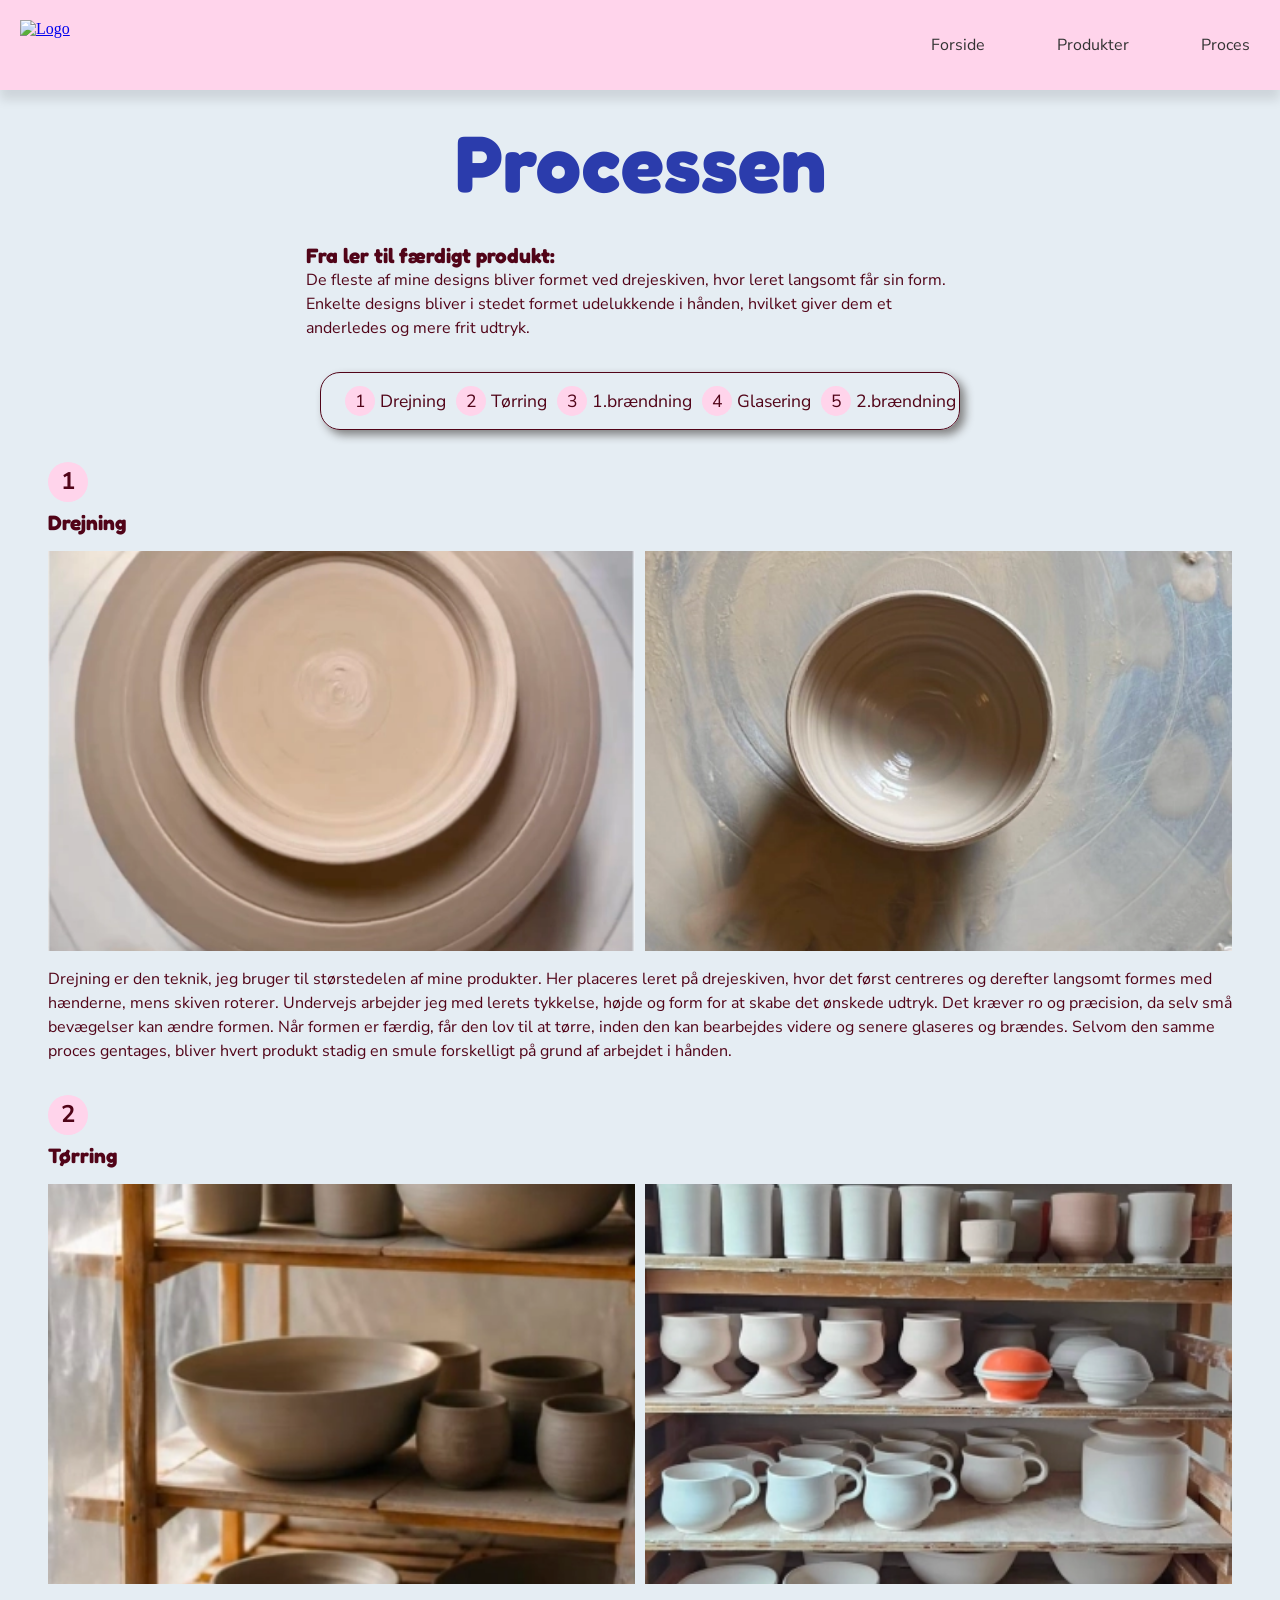
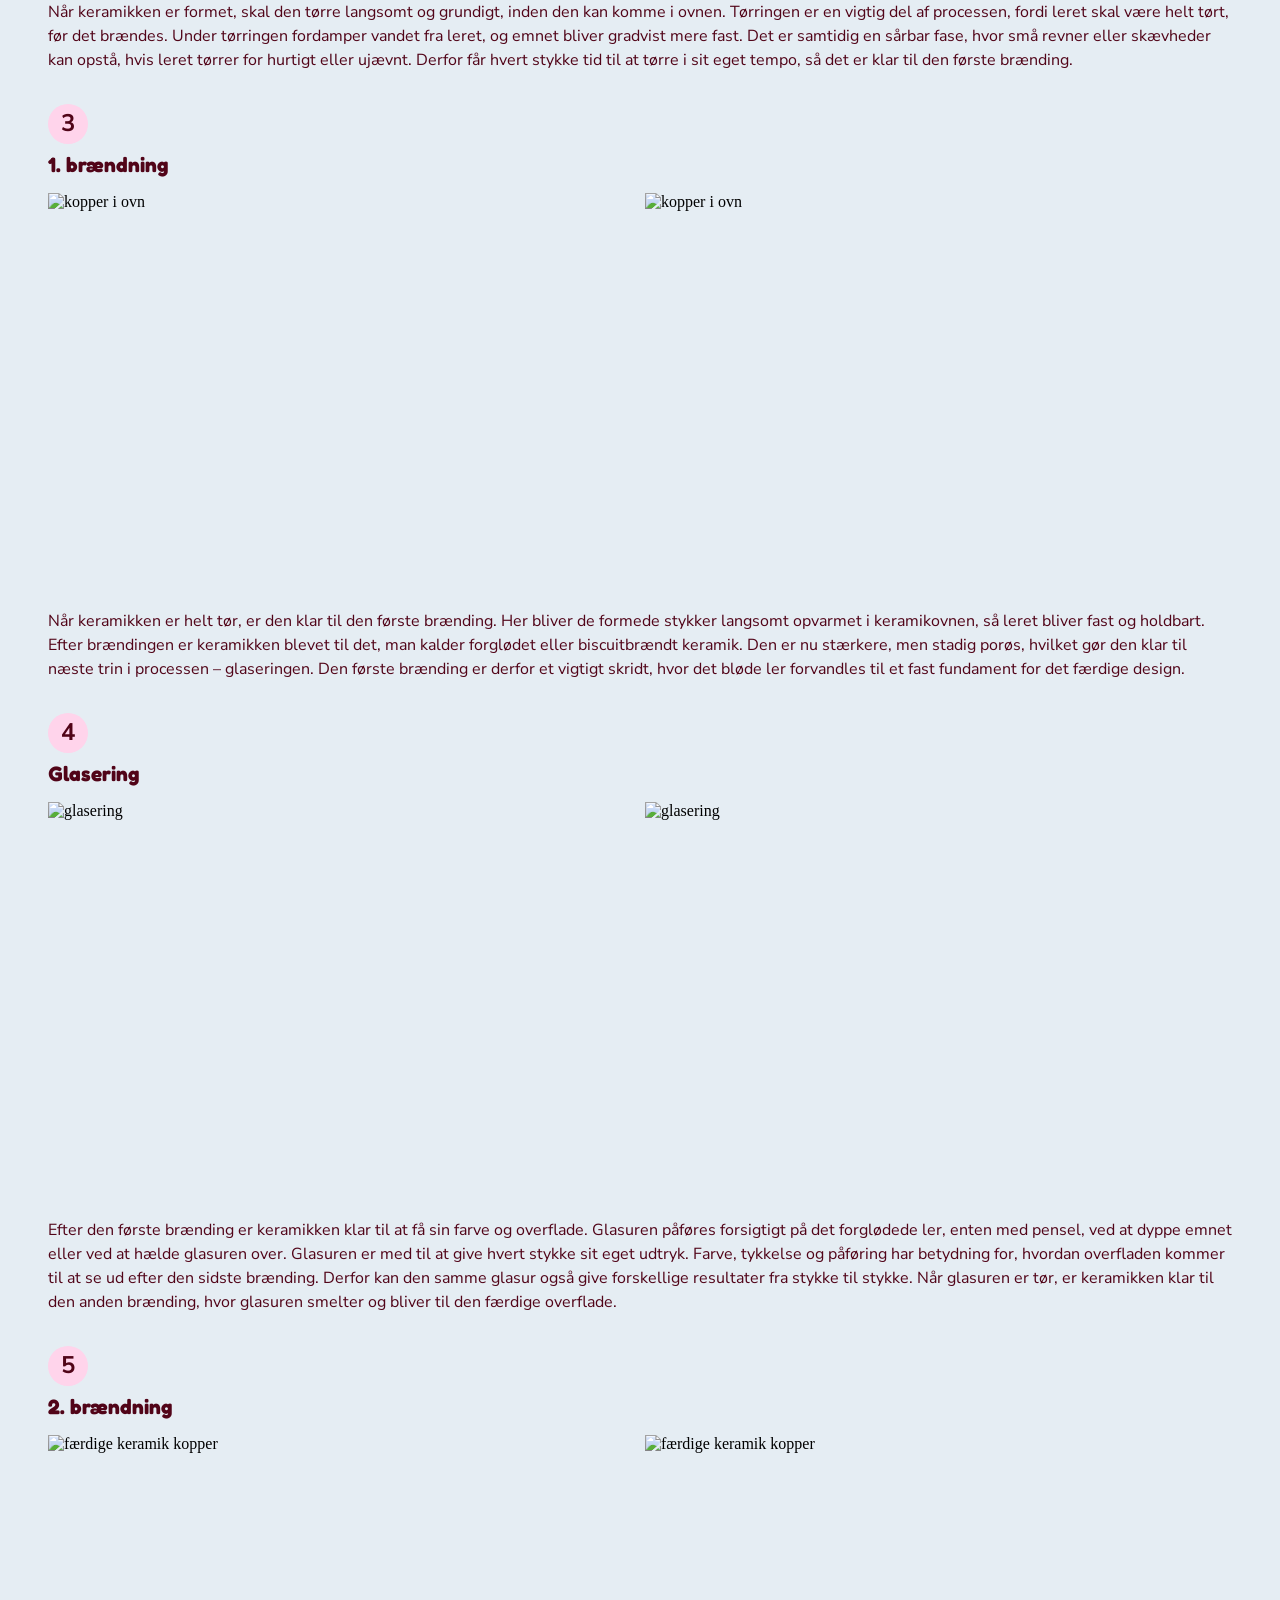
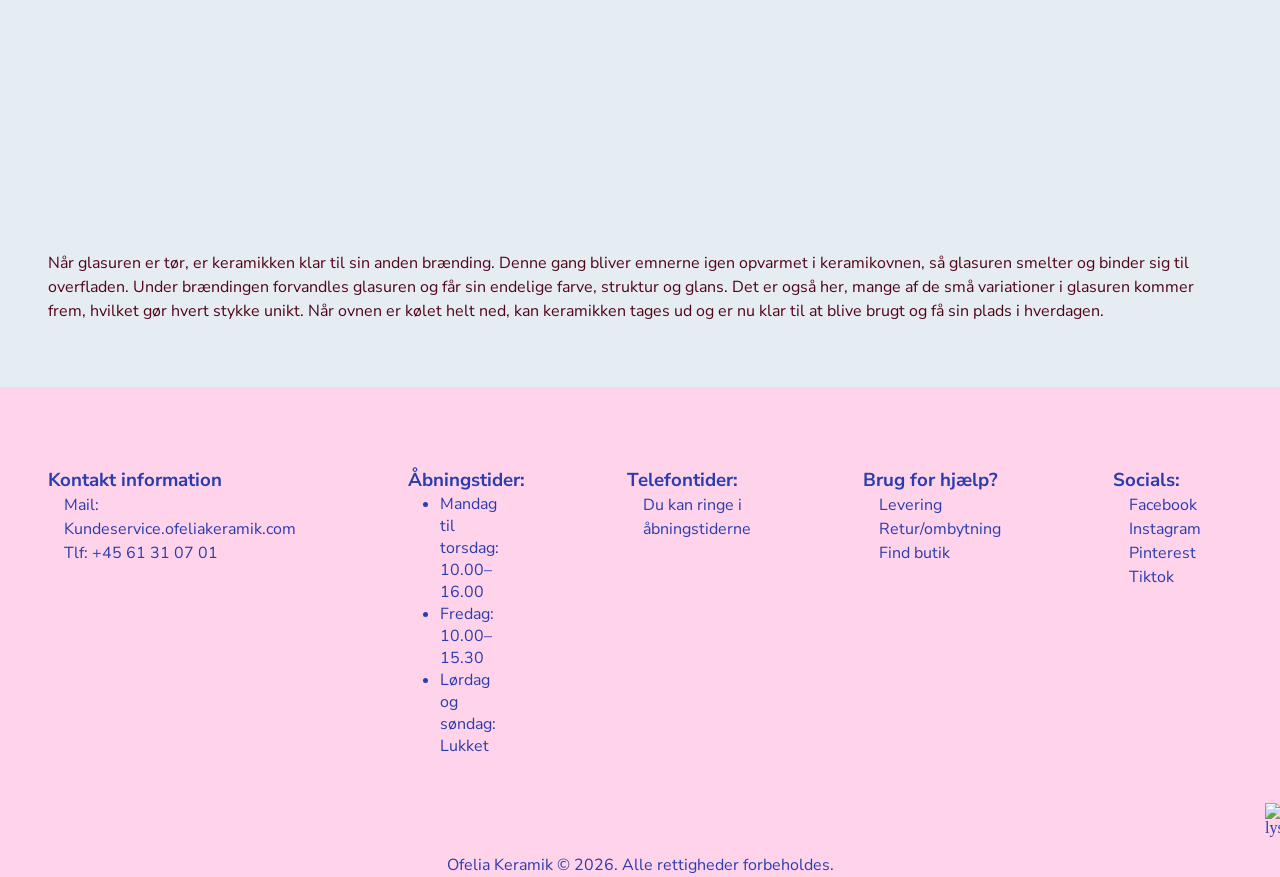
==== proces.html @ b179743a "init" ====
<!DOCTYPE html>
<html lang="da">

<head>
    <meta charset="UTF-8">
    <meta name="viewport" content="width=device-width, initial-scale=1.0">
    <link rel="stylesheet" href="Layout.css">
    <link rel="stylesheet" href="style.css">
    <link rel="stylesheet" href="index.html">
    <link rel="icon" href="./Billeder/Forside/favicon.ico" />

    <!---------------------- Fonts --------------------------->

    <link rel="preconnect" href="https://fonts.googleapis.com">
    <link rel="preconnect" href="https://fonts.gstatic.com" crossorigin>
    <link
        href="https://fonts.googleapis.com/css2?family=Caveat:wght@400..700&family=Fredoka:wght@300..700&family=Michroma&family=Russo+One&display=swap"
        rel="stylesheet">

    <link rel="preconnect" href="https://fonts.googleapis.com">
    <link rel="preconnect" href="https://fonts.gstatic.com" crossorigin>
    <link
        href="https://fonts.googleapis.com/css2?family=Caveat:wght@400..700&family=Fredoka:wght@300..700&family=Michroma&family=Nunito+Sans:ital,opsz,wght@0,6..12,200..1000;1,6..12,200..1000&family=Russo+One&display=swap"
        rel="stylesheet">

    <!-- ---------------------------------------------------- -->

    <title>proces</title>

</head>

<body>
    <header>
        <div class="logo">
            <a href="index.html">
                <img src="billeder/Forside/logo-1.webp" alt="Logo">
            </a>

        </div>

        <nav>
            <ul class="menu">
                <li><a href="index.html">Forside</a></li>
                <li><a href="produkter.html">Produkter</a></li>
                <li><a href="proces.html">Proces</a></li>

            </ul>
            <button class="burger">
                <span class="line"></span>
                <span class="line"></span>
                <span class="line"></span>
            </button>

        </nav>
    </header>

    <main>

        <h1>Processen</h1>
        <div class="intro_tekst">
            <h2 class="h2ler_til_produkt">Fra ler til færdigt produkt:</h2>
            <p>De fleste af mine designs bliver formet ved drejeskiven, hvor leret langsomt får sin form. Enkelte
                designs
                bliver i
                stedet formet udelukkende i hånden, hvilket giver dem et anderledes og mere frit udtryk.</p>
        </div>

        <div class="panel">
            <a href="#drejning"><span>1</span> Drejning</a>
            <a href="#tørring"><span>2</span> Tørring</a>
            <a href="#1.brændning"><span>3</span> 1.brændning</a>
            <a href="#Glasering"><span>4</span> Glasering</a>
            <a href="#2.brændning"><span>5</span> 2.brændning</a>
        </div>

        <h3 class="nummer" id="drejning">1</h3>
        <h2>Drejning</h2>
        <div class="grid_1-1">
            <img src="Billeder/Proces/drejning1.webp" alt="drejet kop">
            <img src="Billeder/Proces/drejning2.webp" alt="drejet kop">
        </div>
        <div>
            <p>
                Drejning er den teknik, jeg bruger til størstedelen af mine produkter. Her placeres leret på
                drejeskiven,
                hvor det først
                centreres og derefter langsomt formes med hænderne, mens skiven roterer.

                Undervejs arbejder jeg med lerets tykkelse, højde og form for at skabe det ønskede udtryk. Det
                kræver ro
                og
                præcision,
                da selv små bevægelser kan ændre formen.
                Når formen er færdig, får den lov til at tørre, inden den kan bearbejdes videre og senere glaseres
                og
                brændes. Selvom
                den samme proces gentages, bliver hvert produkt stadig en smule forskelligt på grund af arbejdet i
                hånden.
            </p>
        </div>

        <h3 class="nummer" id="tørring">2</h3>
        <h2>Tørring</h2>
        <div class="grid_1-1">
            <img src="Billeder/Proces/toerring1.webp" alt="tørring af keramik">
            <img src="Billeder/Proces/toerring2.webp" alt="tørring af keramik">
        </div>
        <p>
            Når keramikken er formet, skal den tørre langsomt og grundigt, inden den kan komme i ovnen. Tørringen er
            en
            vigtig del
            af processen, fordi leret skal være helt tørt, før det brændes.
            Under tørringen fordamper vandet fra leret, og emnet bliver gradvist mere fast. Det er samtidig en
            sårbar
            fase, hvor små
            revner eller skævheder kan opstå, hvis leret tørrer for hurtigt eller ujævnt.
            Derfor får hvert stykke tid til at tørre i sit eget tempo, så det er klar til den første brænding.
        </p>

        <h3 class="nummer" id="1.brændning">3</h3>
        <h2>1. brændning</h2>
        <div class="grid_1-1">
            <img src="billeder/Proces/foerste_braending1.webp" alt="kopper i ovn">
            <img src="billeder/Proces/foerste_braending2.webp" alt="kopper i ovn">
        </div>
        <p>
            Når keramikken er helt tør, er den klar til den første brænding. Her bliver de formede stykker langsomt
            opvarmet i
            keramikovnen, så leret bliver fast og holdbart.
            Efter brændingen er keramikken blevet til det, man kalder forglødet eller biscuitbrændt keramik. Den er
            nu
            stærkere, men
            stadig porøs, hvilket gør den klar til næste trin i processen – glaseringen.
            Den første brænding er derfor et vigtigt skridt, hvor det bløde ler forvandles til et fast fundament for
            det
            færdige
            design.
        </p>

        <h3 class="nummer" id="Glasering">4</h3>
        <h2>Glasering</h2>
        <div class="grid_1-1">
            <img src="billeder/Proces/galsering1.webp" alt="glasering">
            <img src="billeder/Proces/glasering2.webp" alt="glasering">
        </div>
        <p>
            Efter den første brænding er keramikken klar til at få sin farve og overflade. Glasuren påføres
            forsigtigt
            på det
            forglødede ler, enten med pensel, ved at dyppe emnet eller ved at hælde glasuren over.
            Glasuren er med til at give hvert stykke sit eget udtryk. Farve, tykkelse og påføring har betydning for,
            hvordan
            overfladen kommer til at se ud efter den sidste brænding. Derfor kan den samme glasur også give
            forskellige
            resultater
            fra stykke til stykke.
            Når glasuren er tør, er keramikken klar til den anden brænding, hvor glasuren smelter og bliver til den
            færdige
            overflade.
        </p>

        <h3 class="nummer" id="2.brændning">5</h3>
        <h2>2. brændning</h2>
        <div class="grid_1-1">
            <img src="billeder/Proces/anden_braending1.webp" alt="færdige keramik kopper">
            <img src="billeder/Proces/anden_braending2.webp" alt="færdige keramik kopper">
        </div>
        <p class="proces_p">
            Når glasuren er tør, er keramikken klar til sin anden brænding. Denne gang bliver emnerne igen opvarmet
            i
            keramikovnen,
            så glasuren smelter og binder sig til overfladen.
            Under brændingen forvandles glasuren og får sin endelige farve, struktur og glans. Det er også her,
            mange af
            de små
            variationer i glasuren kommer frem, hvilket gør hvert stykke unikt.
            Når ovnen er kølet helt ned, kan keramikken tages ud og er nu klar til at blive brugt og få sin plads i
            hverdagen.
        </p>

    </main>

    <footer>
        <div class="grid_footer">

            <div class="tekst_footer">
                <h3>Kontakt information</h3>
                <p>Mail: Kundeservice.ofeliakeramik.com</p>
                <p>Tlf: +45 61 31 07 01</p>
            </div>
            <div class="tekst_footer">
                <h3>Åbningstider:</h3>
                <ul>
                    <li>Mandag til torsdag: 10.00–16.00</li>
                    <li>Fredag: 10.00–15.30</li>
                    <li>Lørdag og søndag: Lukket</li>
                </ul>
            </div>
            <div class="tekst_footer">
                <h3>Telefontider:</h3>
                <p>Du kan ringe i åbningstiderne</p>
            </div>
            <div class="tekst_footer">
                <h3>Brug for hjælp?</h3>
                <p>Levering</p>
                <p>Retur/ombytning</p>
                <p>Find butik</p>
            </div>

            <div class="tekst_footer">
                <h3>Socials:</h3>
                <p>Facebook</p>
                <p>Instagram</p>
                <p>Pinterest</p>
                <p>Tiktok</p>
            </div>


            <img src="Billeder/forside/lysestage-1.webp" alt="lysestage" class="lysestage">


        </div>
        <div id="copyright">
            <p>Ofelia Keramik © 2026. Alle rettigheder forbeholdes.</p>
        </div>
    </footer>

    <script src="menu.js"></script>
</body>

</html>
---- Layout.css ----
/*************** Reset *********************/
* {
  margin: 0;
  padding: 0;
  box-sizing: border-box;
}
img {
  width: 100%;
  height: auto;
  display: block;
}

/* ********************* FORSIDE ********************** */

.grid_forside {
  display: grid;
  grid-template-columns: 1fr;
  grid-template-rows: 7fr 0.4fr 1fr;

  justify-items: center;
  padding-inline: 1rem;
  padding-block: 0.8rem;
}

.hero {
  width: 100%;
  align-self: stretch;
  object-fit: cover;
  grid-column: 1 / 2;
  grid-row: 1 / 3;
}

.h1_forside {
  grid-column: 1 / 2;
  grid-row: 2 / 4;
  justify-self: center;
}

/* ************************************************ */

@media (width > 800px) {
.intro_tekst{ 
  max-width: 700px;
  margin-inline: auto;
}
}

/* *************************************** */

.produkter_knap {
display: inline-block;
padding: 15px;
color: white;
text-decoration: none;
background-image: url(Billeder/Forside/Blaaflise.webp);
background-size: cover;
background-position: center;
font-family: "Nunito Sans", sans-serif;
font-size: 1.2rem;
border-radius: 20px;
margin-block: 1rem 4rem;
 box-shadow: 5px 6px 10px gray;
}
.centrerindhold{
    text-align: center;
}


/* **************************************** */

.grid_fotokarrusel {
  display: grid;
  grid-template-columns: 2fr auto 3fr auto;
  grid-template-rows: auto auto;
  background-image: url(Billeder/Forside/baggrundsbilled.webp);
  background-size: cover;
  background-repeat: no-repeat;
  margin-bottom: 3rem;

  .produkt-h2{
    grid-column: 1 / -1;
  }

  h2{
    background-color: #e5edf3;
    display: inline-block;
    padding: 0.5rem;
    margin: 0.5rem;
    border-radius: 5px;
    border: 1px solid #510418;
  }

  .produkt1{
    background-color: #f6f1f1;
    padding: 0.5rem;
    margin: 1rem;
    border-radius: 10px;
    border: 1px solid #510418;
  }

  .pil1, .pil2{ 
    align-self: center;
    width: 100px;
    height: 100px;
  }

  .produkt2 {
    grid-column: 3/4;
    background-color: #ffffff;
    padding: 0.5rem;
    margin: 1rem;
    border-radius: 10px;
    border: 1px solid #510418;
  }

  .produkt3 {
    display: none;
    background-color: #ffffff;
    padding: 0.5rem;
    margin: 1rem;
    border-radius: 10px;
    border: 1px solid #510418;
}
  }
   
@media (width > 800px) {
  .grid_fotokarrusel {
    grid-template-columns: 2fr 0.4fr 3fr 0.4fr 2fr; 
    margin-bottom: 10rem;

.produkt3 {
  display: block;
  grid-column: 5 / 6; 
}
}
}

/* ***************************************** */

.grid_ler_til_faerdigt {
  display: grid;
  grid-template-columns: 1fr 1fr;
  grid-template-rows: 1fr 1fr;
  gap: 20px;

  margin-inline: 1rem;
  margin-bottom: 1rem;

@media (width > 800px) {
grid-template-columns: 1fr 1fr 1fr;
grid-template-rows: 1fr;
.gird_braendning_img {
    grid-column: auto;
  }
}
}

.grid_ler_til_faerdigt img {
  width: 100%;
  height: 300px;
  object-fit: cover;
}

.gird_braendning_img {
  grid-column: 1 / 3;
}

/* *********************************************** */

.grid_proces_knap {
  display: grid;
  grid-template-columns: 1fr 2fr 1fr;
  text-align: center;
}

.proces_knap {
   grid-column: 2 / 3;
  border: 4px solid #2b3cac;
  padding-inline: 2rem;
  padding-block: 0.5rem;
  text-decoration: none;
  font-size: 1rem;
  font-family: "Nunito Sans", sans-serif;
  border-radius: 10px;
  color: #510418;
  box-shadow: 5px 5px 10px gray;
  margin-bottom: 5rem;
}

/* ********************* PRODUKTER ****************************** */

.kop {
  display: grid;
  grid-template-columns: 1fr 1fr;
  grid-template-rows: 1fr 1fr 1fr;
  gap: 15px;
  border-bottom: 1px solid #510418;
  margin-inline: 1rem;
  margin-block: 0.5rem 4rem;
  padding-bottom: 2rem;

@media (width > 800px) {
  grid-template-columns: 1fr 1fr 1fr;
  grid-template-rows: 1fr 1fr;
}

  a {
 text-decoration: none;
   border: 2px solid #510418;
    border-radius: 20px;
    padding-inline: 5px;
    padding-block: 1px;
    color: #510418;
    font-family: "Nunito Sans", sans-serif;
 display: table; 
 margin-left: auto;
  }

  p {
    margin-inline: 0rem;
  }
}

.kopper{
  display: none;
}

.kopper:checked + .hjerte {
  color: red;
}

.hjerte {
  font-size: 2rem;
  color: #510418;
}

/* ************************ PROCES ***************************** */
.h2ler_til_produkt {
  margin-top: 2rem;
}

/* ************************************ */

.panel {
  display: grid;
  grid-template-columns: 1fr 1fr 1fr;
  grid-template-rows:1fr 1fr;
  gap: 10px;
  border: 1px solid;
  padding-inline: 1.5rem;
  padding-block: 0.8rem;
  font-size: 1.1rem;
  margin: 2rem;
  border-radius: 20px;
  color: #510418;
  box-shadow: 5px 5px 10px gray;

  @media (width > 800px) {
    grid-template-columns: repeat(5, 1fr);
    grid-template-rows: 1fr;
    margin-inline: 18rem;
}
}

.panel a {
  text-decoration: none;
  color: #510418;
  font-family: "Nunito Sans", sans-serif;
  white-space: nowrap;
}

.nummer {
  border: 3px solid transparent;
  border-radius: 50%;
  width: 40px;
  height: 40px;
  text-align: center;
  margin-inline: 1rem;
  background-color:#FFD4EB;
  font-size: 1.5rem;
  margin-top: 2rem;
  margin-bottom: 0.5rem;
  color: #510418;
}

.panel span {
  display: inline-block;
  border: 3px solid transparent;
  border-radius: 50%;
  width: 30px;
  height: 30px;
  text-align: center;
  background-color:#FFD4EB;
  color: #510418;
}

/* ********************************************* */

.grid_1-1 {
  display: grid;
  grid-template-columns: 1fr 1fr;
  gap: 10px;
  margin: 1rem;
}

.grid_1-1 img {
  width: 100%;
  height: 260px;
  object-fit: cover;

   @media (width > 800px) {
  height: 400px;   
}
}


/* ********************* FOOTER************************* */

footer, footer h3, footer p, footer li, footer a {
  color:#2b3cac;
}

.grid_footer {
  display: grid;
  grid-template-columns: 1fr 1fr;
    @media (width > 800px) {
    grid-template-columns: 1fr 1fr 1fr 1fr 1fr 1fr;
}
}

.tekst_footer {
  margin-inline: 1.5rem;
  margin-block: 1rem;
  @media (width > 800px) {
  margin-inline: 3rem;
  margin-block: 5rem;
}
}

.lysestage {
  align-self: end;
  grid-column: 2;
  grid-row: 1 / 5;
    @media (width > 800px) {
      grid-column: 6;
}

}

#copyright {
  grid-column: 1 / -1;
  grid-row: 2;
  text-align: center;
  margin-top: 1rem;
}

footer {
  margin-top: 4rem;
}

/* ******************* Generalt på desktop ***************** */

@media (width > 800px) {
  main {
    max-width: 1500px;
    margin-inline: auto;
    padding-inline: 2rem;
  }
}
---- style.css ----
/* ********************* GÆLDER FOR ALLE SIDER *************************** */

body {
  background-color: #e5edf3;
}

h1 {
  color: #2b3cac;
  font-size: 2.5rem;
  font-family: "Fredoka", sans-serif;
  text-align: center;
  margin-top: 1.5rem;

  @media (width > 800px) {
font-size: 5rem;
} 
}


h2 {
  color: #510418;
  font-family: "Fredoka", sans-serif;
  font-size: 1.3rem;
  margin: 0 1rem;

}

p {
  color: #510418;
  font-family: "Nunito Sans", sans-serif;
  line-height: 1.5rem;


}

h3 {
  color: #510418;
  font-family: "Nunito Sans", sans-serif;
}

li {
 font-family: "Nunito Sans", sans-serif; 
 color: #510418;
margin-inline: 2rem;
 

}
/* ************************** MENU ***************************** */
header {
  position: sticky;
  top: 0;
  display: flex;
  justify-content: space-between;
  align-items: center;
  padding: 20px;
  background-color: #FFD4EB;
  box-shadow: 0 10px 10px rgba(0, 0, 0, 0.1);

  .logo img {
    width: 50px;
    height: 50px;
  }
}

nav {
  /* Desktop */
  display: flex;
  align-items: center;

  /* Mobilsite */
  @media (width < 800px) {
    &.active .menu {
      display: block;
      background-color: #ffffff;
      position: absolute;
      top: 94px;
      left: 0;
      width: 100%;
      box-shadow: 0 10px 10px rgba(0, 0, 0, 0.1);
      z-index: 1;
    }

    &.active .menu li {
      margin: 10px 20px;
    }

    &.active .menu a {
      font-size: 24px;
    }
  }
}

.menu {
  display: flex;
  list-style: none;
  margin: 0;
  padding: 0;

  li {
    margin-right: 20px;
  }

  li:last-child {
    margin-right: 0;
  }

  a {
    display: block;
    padding: 10px;
    color: #333333;
    text-decoration: none;
    transition: color 0.3s;
    text-align: end;
    :hover {
      color: #ff0000;
    }
  }
  @media (width < 800px) {
    display: none;
  }
}

.burger {
  width: 30px;
  height: 20px;
  cursor: pointer;
  display: none;

  .line {
    display: block;
    width: 100%;
    height: 2px;
    background-color: #333333;
    margin-bottom: 5px;
    transition: 0.2s linear;
  }

  @media (width < 800px) {
    display: block;
    background-color: transparent;
    border: 0;

    &.active .line:nth-child(1) {
      transform: rotate(45deg) translate(5px, 5px);
      transition: 0.2s linear;
    }

    &.active .line:nth-child(2) {
      opacity: 0;
      transition: 0.15s linear;
    }

    &.active .line:nth-child(3) {
      transform: rotate(-45deg) translate(5px, -5px);
      transition: 0.2s linear;
    }
  }
}



/* ***************** FORSIDE ******************** */

.h1_forside {
  font-size: 3rem;
  margin-top: -0.6rem;

  @media (width > 800px) {
    font-size: 5rem;
  }
}
p {
  margin: 0 1rem;
  line-height: 1.5rem;
}

a span {
  background-color: pink;
}

/* *********************** Footer ************************** */

footer { 
  background-color:#FFD4EB;
}
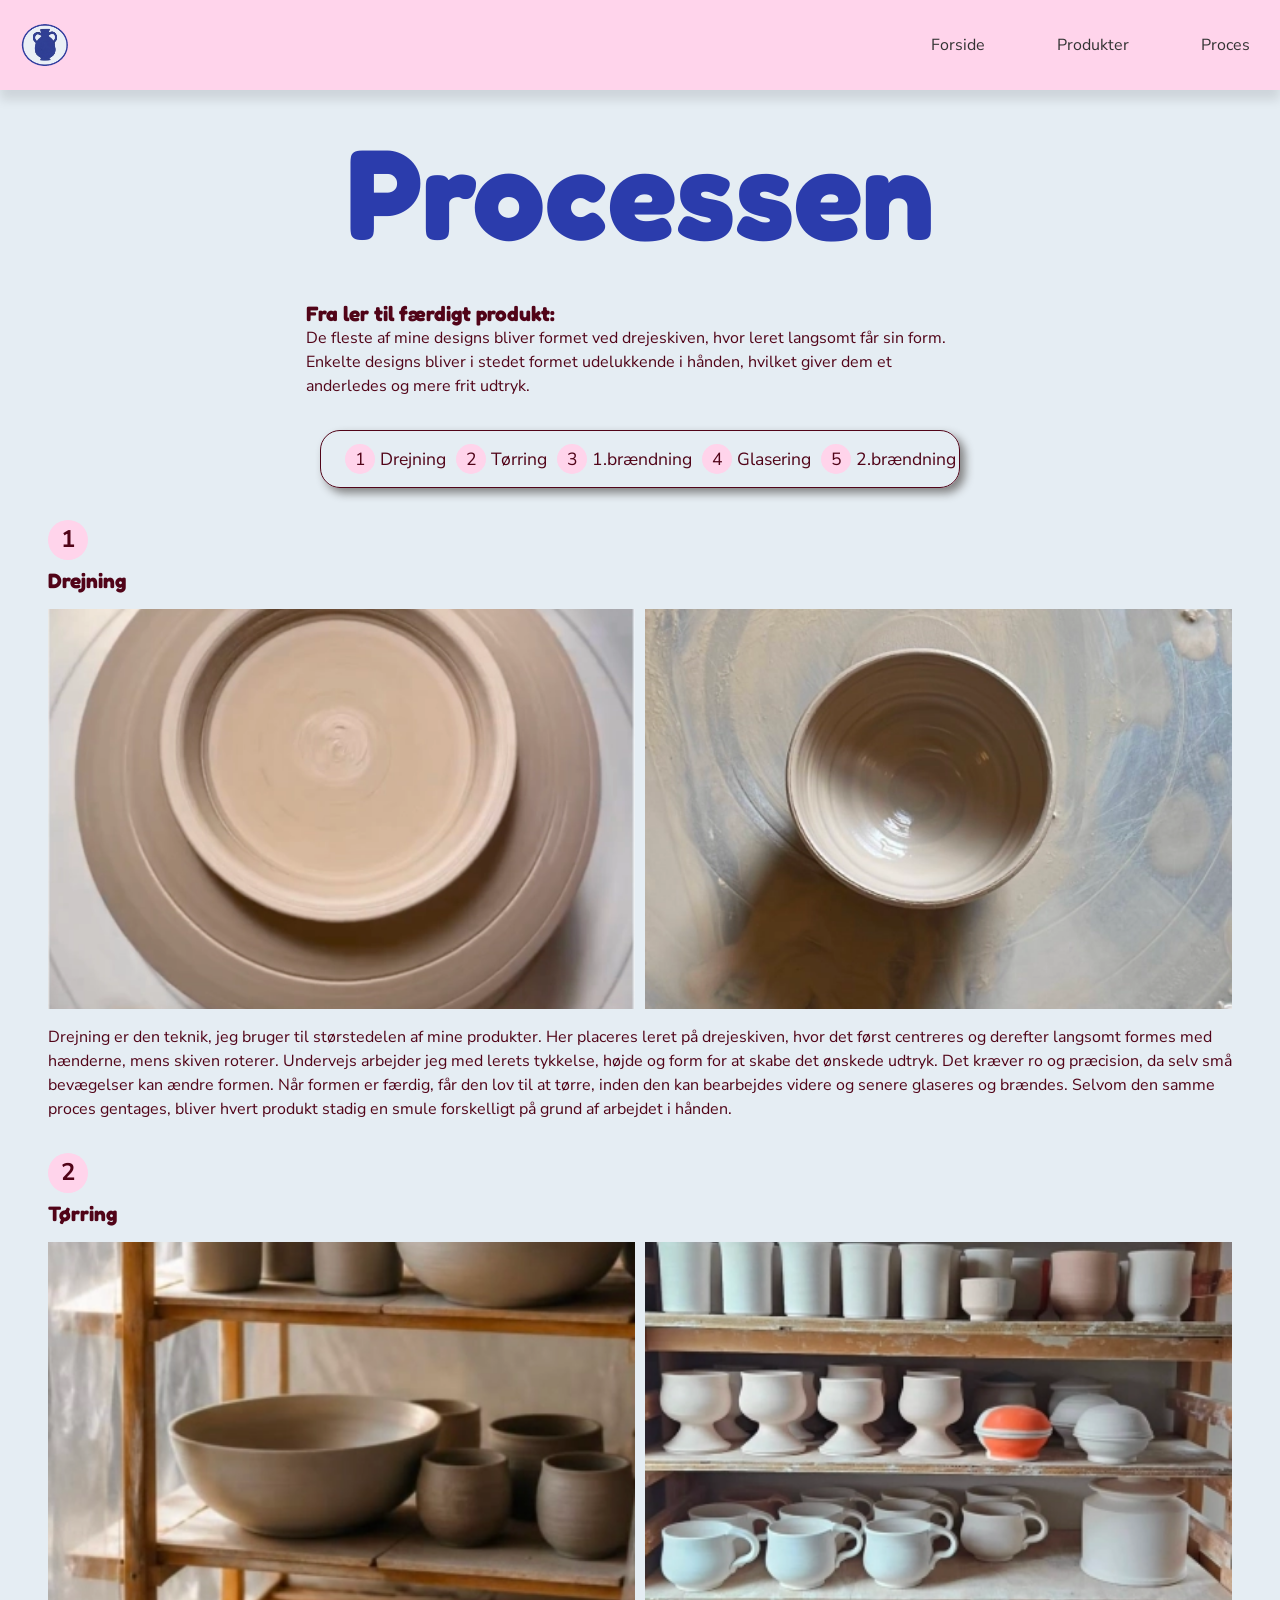
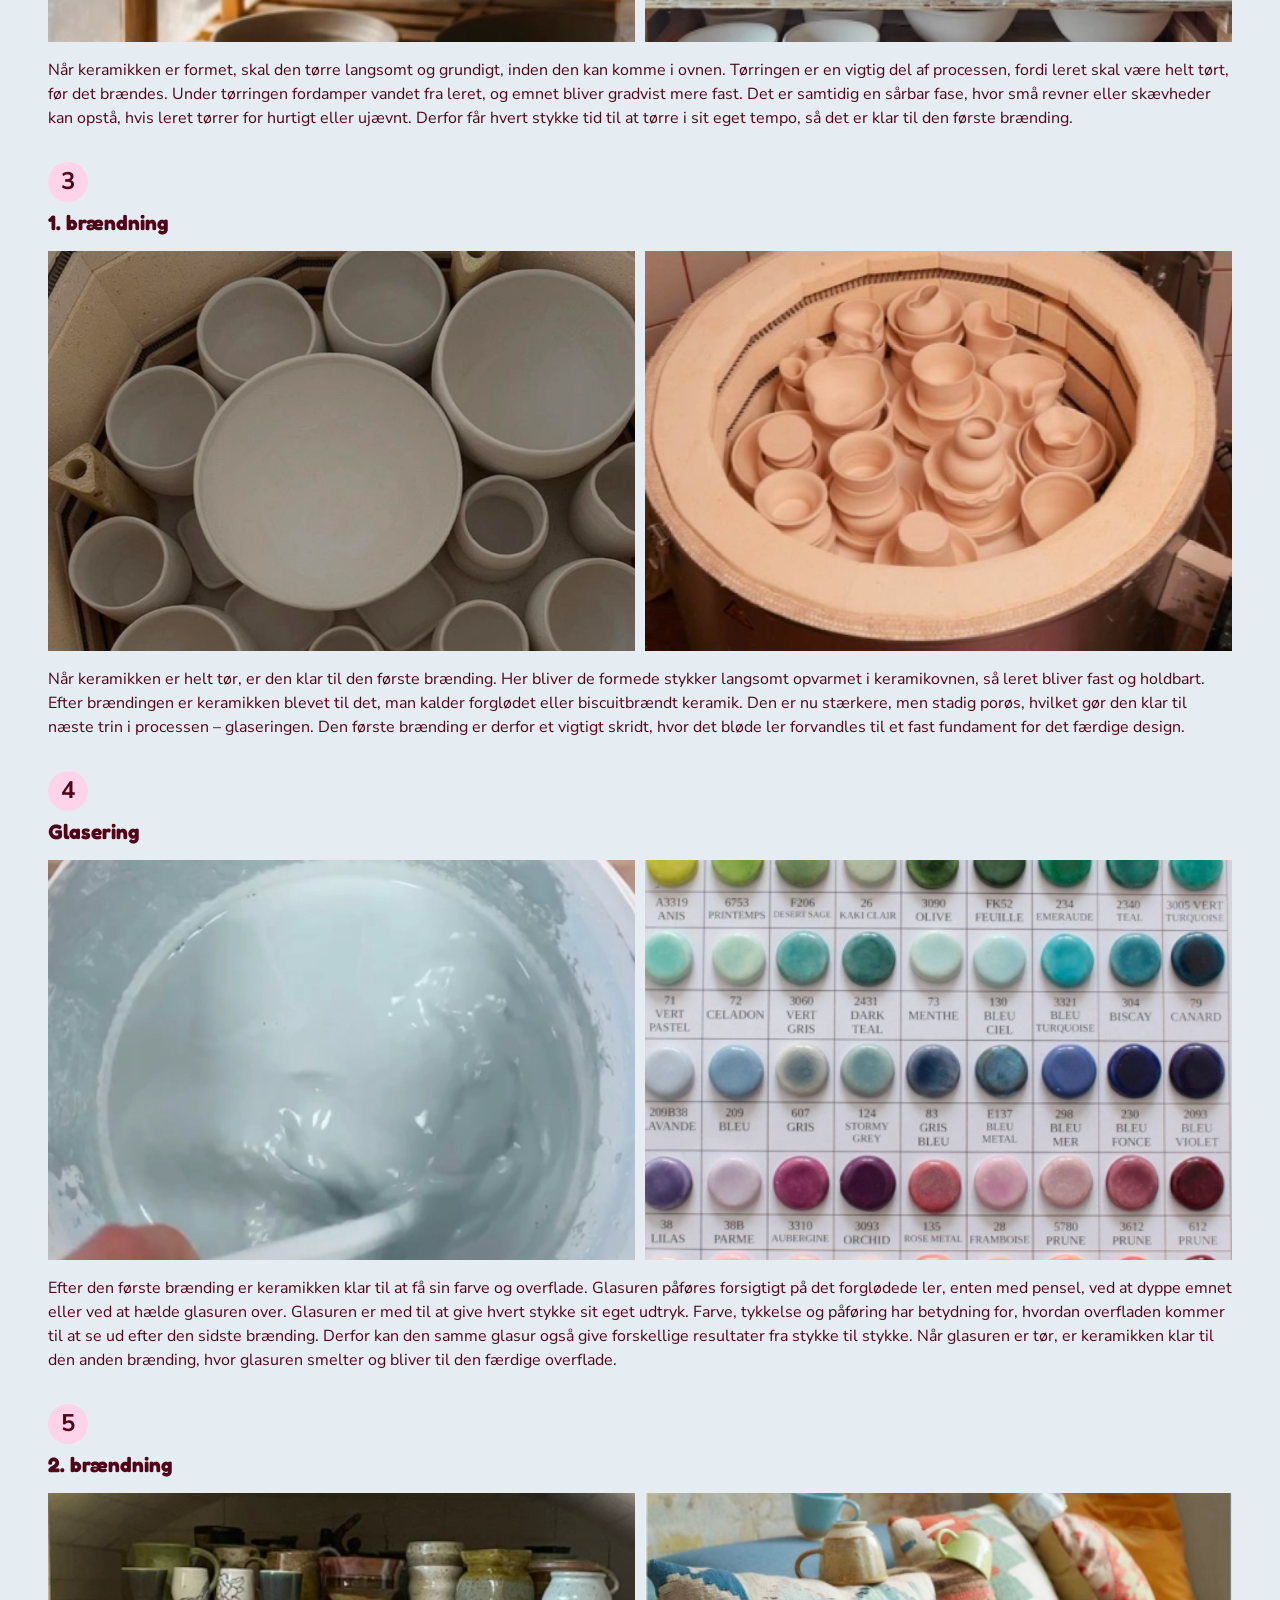
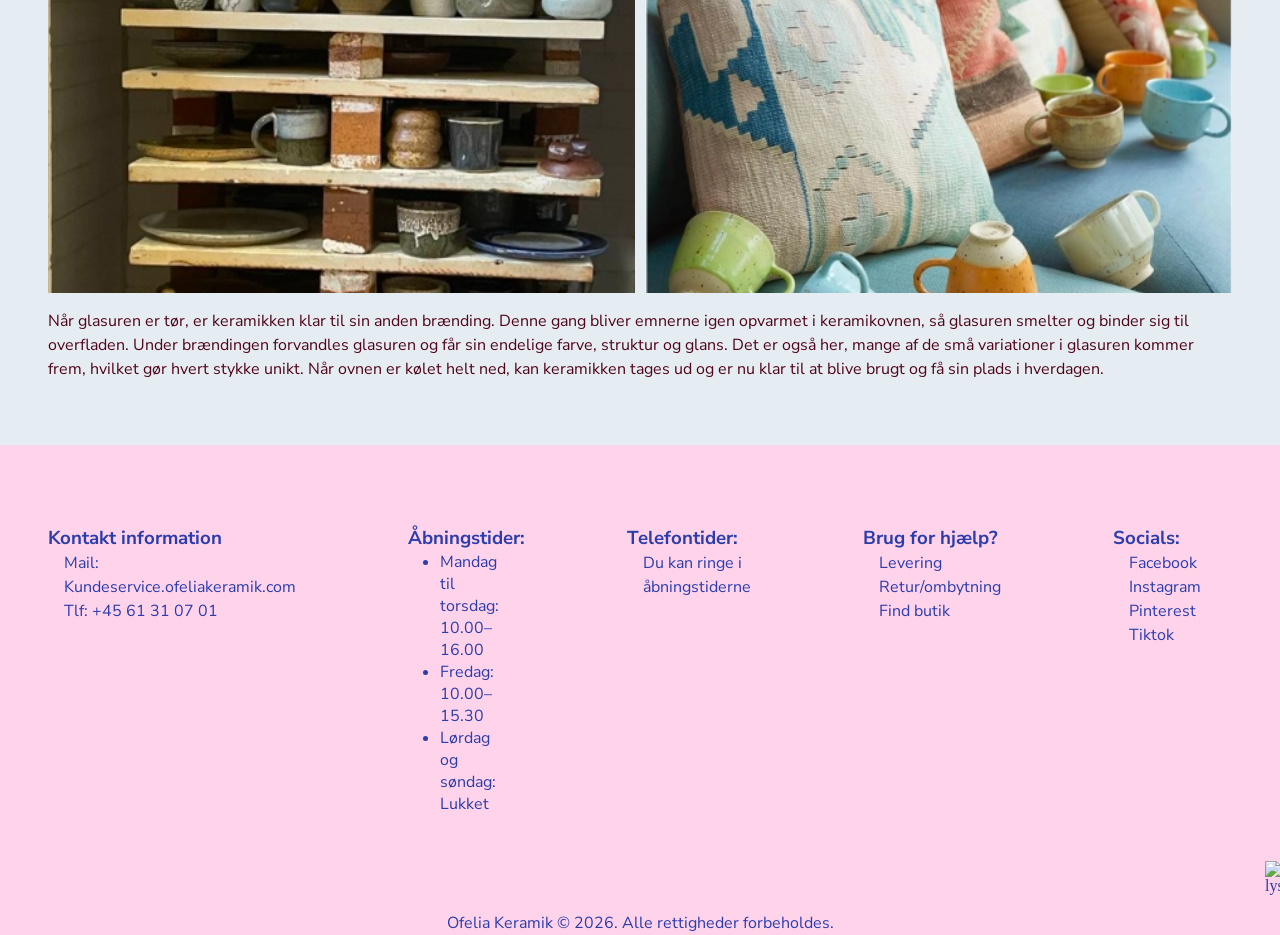
==== commit 16fcba56: "Billede rettelser" ====
--- a/proces.html
+++ b/proces.html
@@ -33,7 +33,7 @@
     <header>
         <div class="logo">
             <a href="index.html">
-                <img src="billeder/Forside/logo-1.webp" alt="Logo">
+                <img src="Billeder/Forside/logo-1.webp" alt="Logo">
             </a>
 
         </div>
@@ -120,8 +120,8 @@
         <h3 class="nummer" id="1.brændning">3</h3>
         <h2>1. brændning</h2>
         <div class="grid_1-1">
-            <img src="billeder/Proces/foerste_braending1.webp" alt="kopper i ovn">
-            <img src="billeder/Proces/foerste_braending2.webp" alt="kopper i ovn">
+            <img src="Billeder/Proces/foerste_braending1.webp" alt="kopper i ovn">
+            <img src="Billeder/Proces/foerste_braending2.webp" alt="kopper i ovn">
         </div>
         <p>
             Når keramikken er helt tør, er den klar til den første brænding. Her bliver de formede stykker langsomt
@@ -140,8 +140,8 @@
         <h3 class="nummer" id="Glasering">4</h3>
         <h2>Glasering</h2>
         <div class="grid_1-1">
-            <img src="billeder/Proces/galsering1.webp" alt="glasering">
-            <img src="billeder/Proces/glasering2.webp" alt="glasering">
+            <img src="Billeder/Proces/galsering1.webp" alt="glasering">
+            <img src="Billeder/Proces/glasering2.webp" alt="glasering">
         </div>
         <p>
             Efter den første brænding er keramikken klar til at få sin farve og overflade. Glasuren påføres
@@ -162,8 +162,8 @@
         <h3 class="nummer" id="2.brændning">5</h3>
         <h2>2. brændning</h2>
         <div class="grid_1-1">
-            <img src="billeder/Proces/anden_braending1.webp" alt="færdige keramik kopper">
-            <img src="billeder/Proces/anden_braending2.webp" alt="færdige keramik kopper">
+            <img src="Billeder/Proces/anden_braending1.webp" alt="færdige keramik kopper">
+            <img src="Billeder/Proces/anden_braending2.webp" alt="færdige keramik kopper">
         </div>
         <p class="proces_p">
             Når glasuren er tør, er keramikken klar til sin anden brænding. Denne gang bliver emnerne igen opvarmet
--- a/Layout.css
+++ b/Layout.css
@@ -226,7 +226,7 @@
 }
 
 .kopper:checked + .hjerte {
-  color: red;
+  color: #FD81C4;
 }
 
 .hjerte {
--- a/style.css
+++ b/style.css
@@ -12,7 +12,7 @@
   margin-top: 1.5rem;
 
   @media (width > 800px) {
-font-size: 5rem;
+font-size: 8rem;
 } 
 }
 
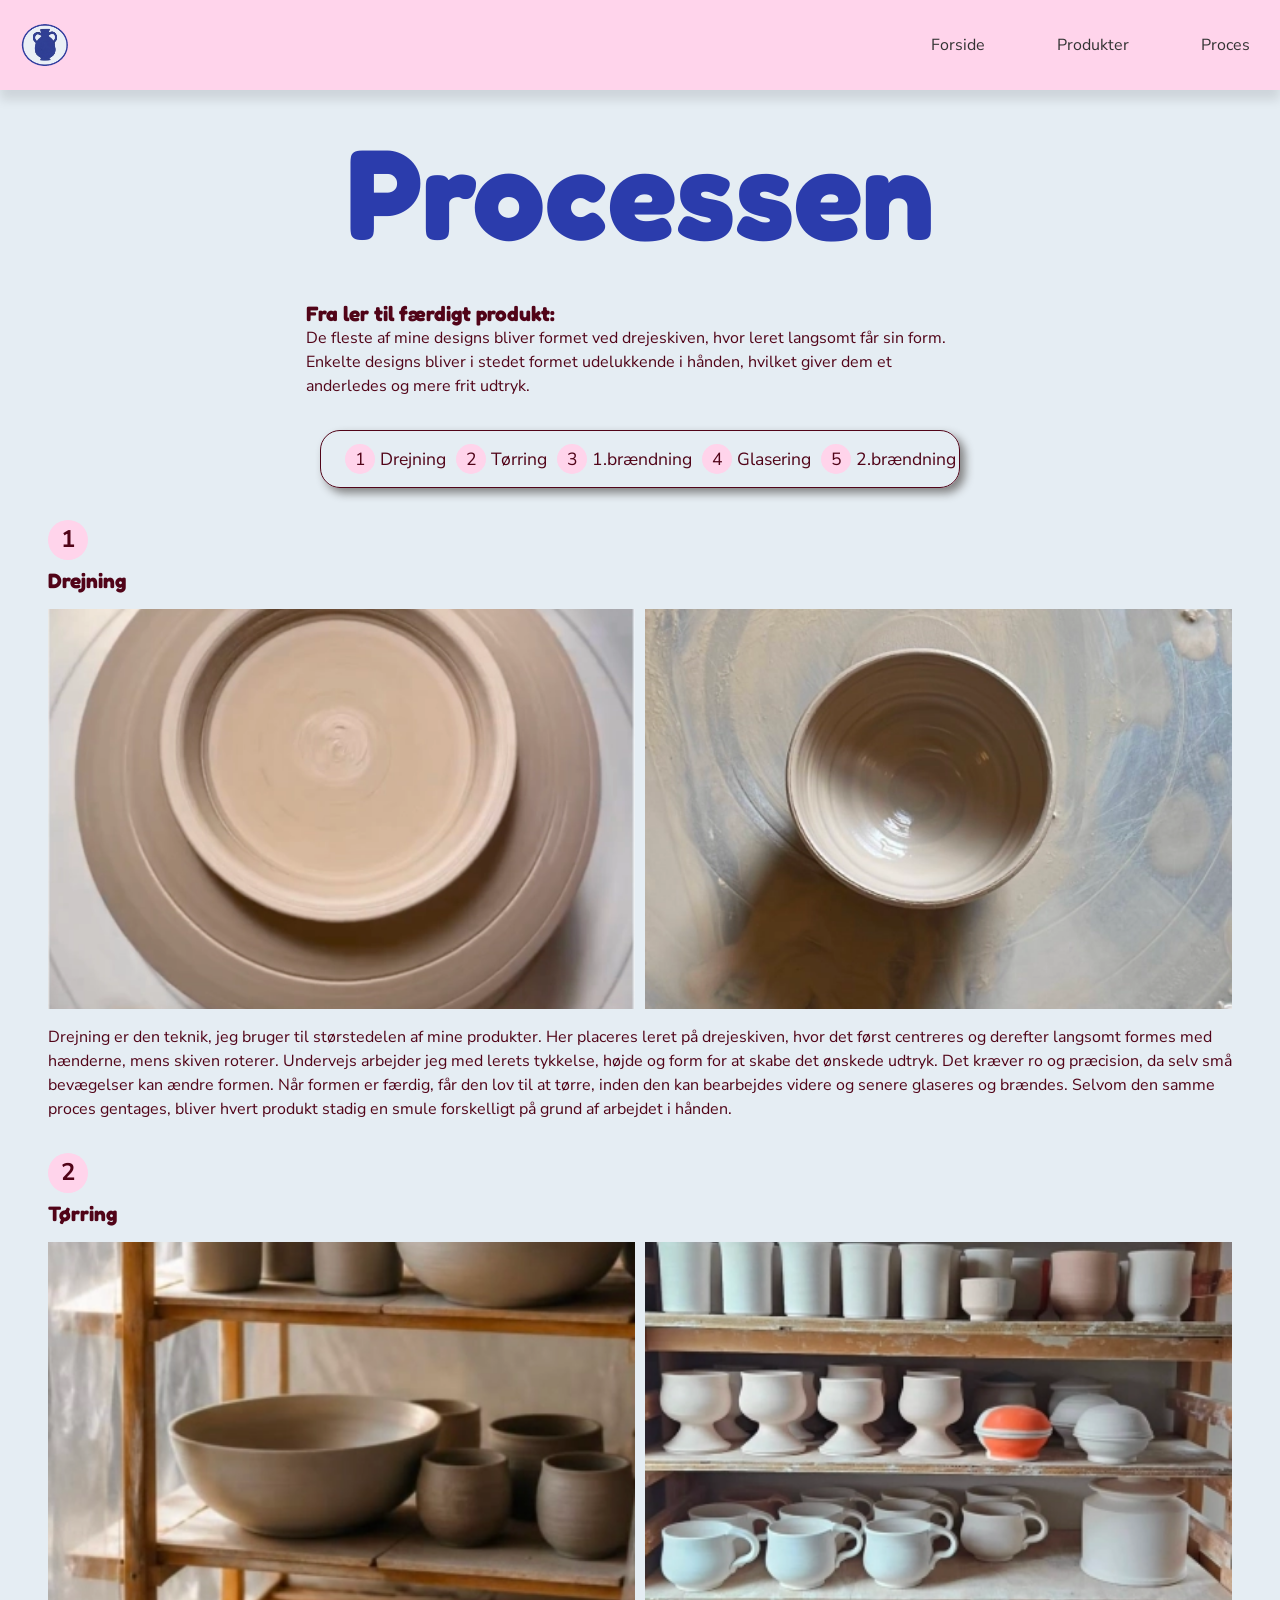
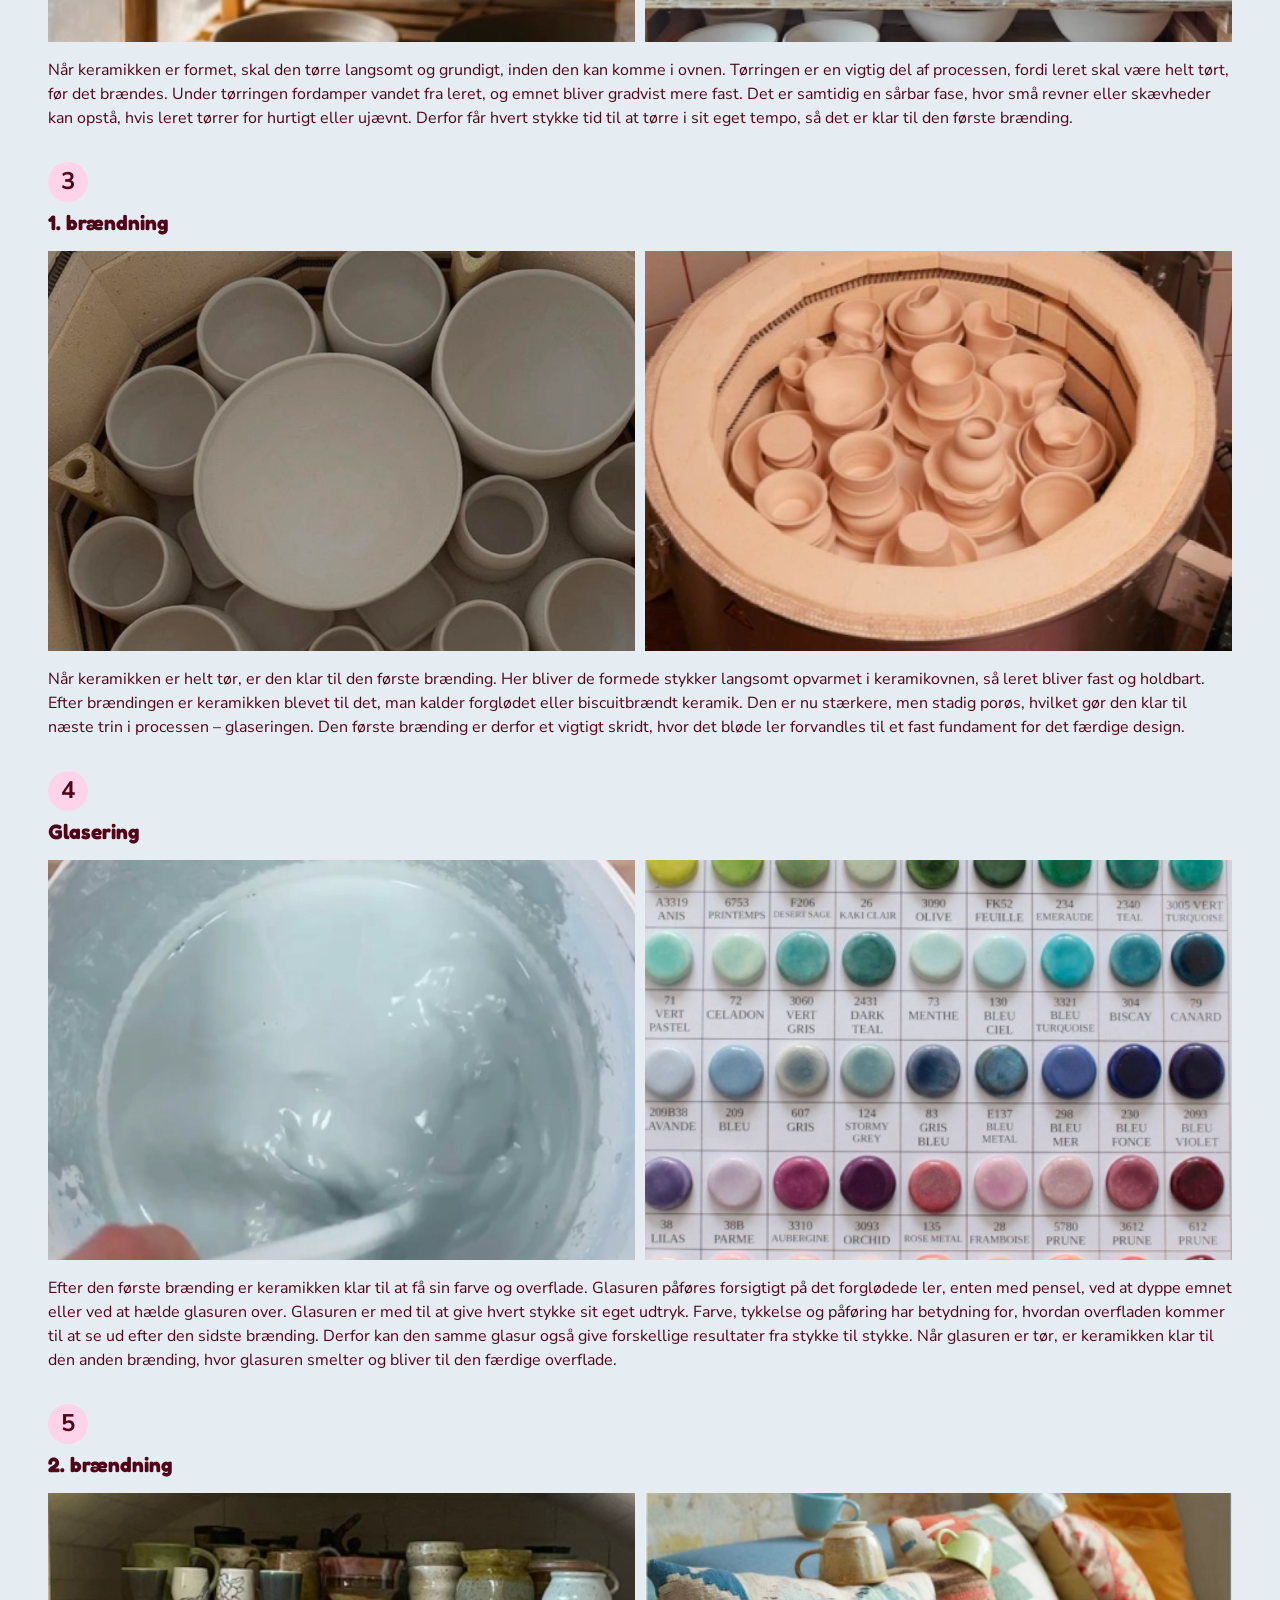
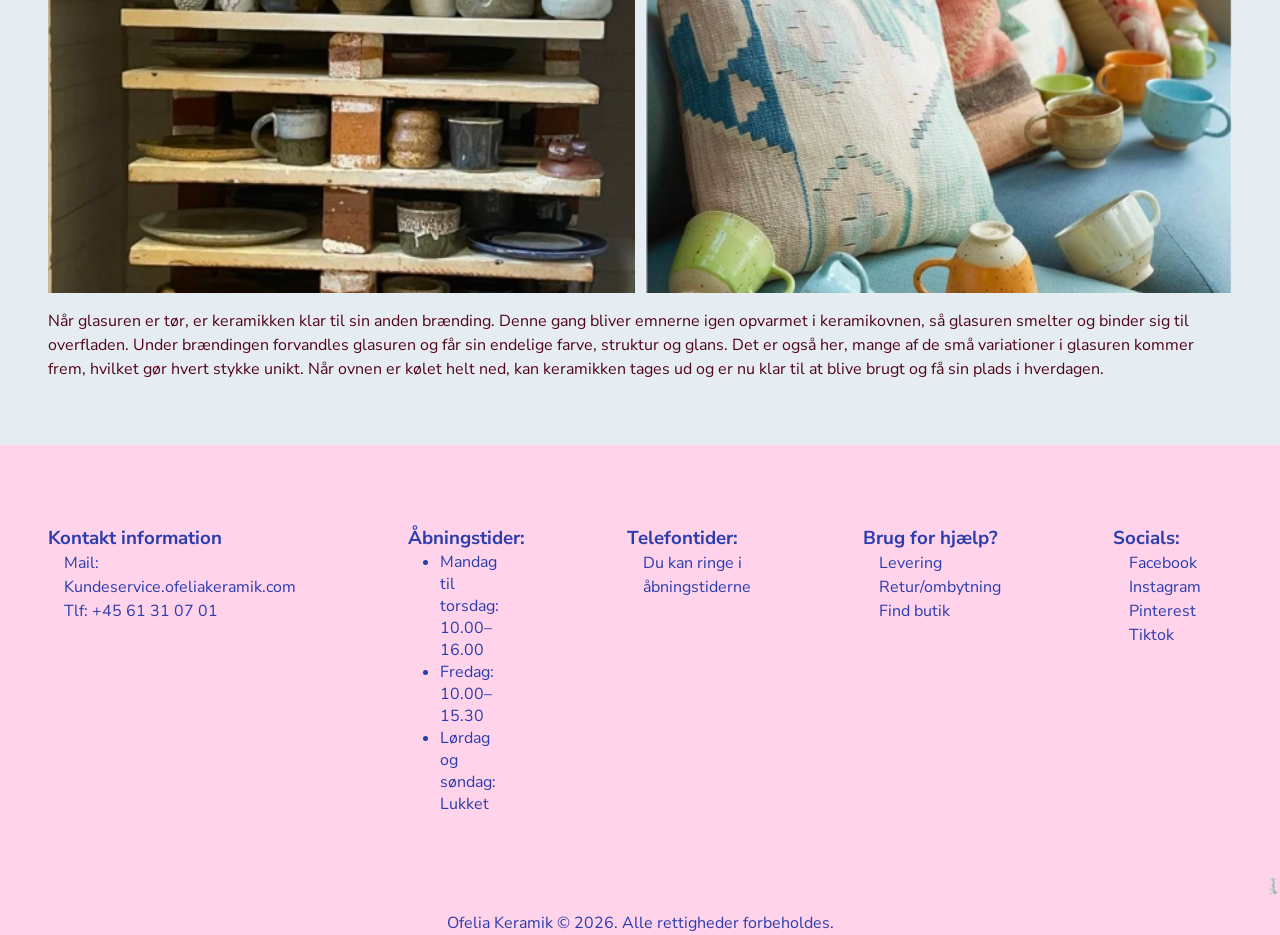
==== commit b903d98f: "lysestage rettelser" ====
--- a/proces.html
+++ b/proces.html
@@ -216,7 +216,7 @@
             </div>
 
 
-            <img src="Billeder/forside/lysestage-1.webp" alt="lysestage" class="lysestage">
+            <img src="Billeder/Forside/lysestage-1.webp" alt="lysestage" class="lysestage">
 
 
         </div>
